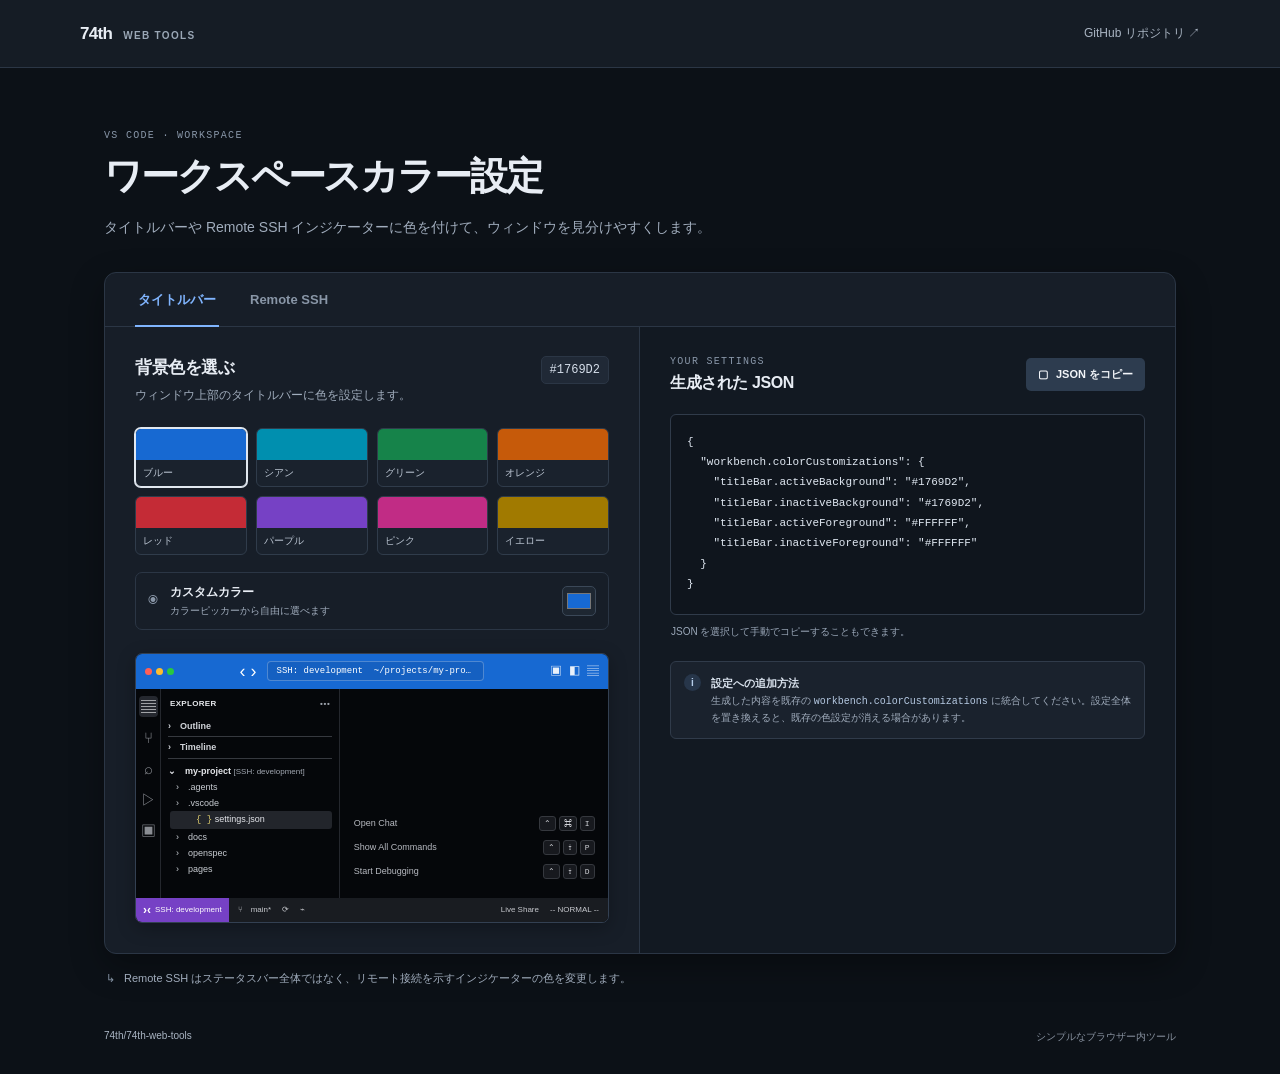
==== pages/vscode-workspace-color/index.html @ 00353b1b "feat: add static tools site" ====
<!doctype html>
<html lang="ja">
  <head>
    <meta charset="utf-8">
    <meta name="viewport" content="width=device-width, initial-scale=1">
    <meta name="description" content="VS Code のタイトルバーと Remote SSH インジケーターの色設定を作成します。">
    <title>VS Code ワークスペースカラー設定</title>
    <link rel="stylesheet" href="./style.css">
    <script src="./app.js" defer></script>
  </head>
  <body>
    <header class="site-header">
      <a class="brand" href="../" aria-label="74th Web Tools トップページ">74th <span>WEB TOOLS</span></a>
      <a class="repo-link" href="https://github.com/74th/74th-web-tools">GitHub リポジトリ <span aria-hidden="true">↗</span></a>
    </header>

    <main class="page-shell">
      <section class="intro" aria-labelledby="page-title">
        <p class="eyebrow">VS CODE · WORKSPACE</p>
        <h1 id="page-title">ワークスペースカラー設定</h1>
        <p class="intro-copy">タイトルバーや Remote SSH インジケーターに色を付けて、ウィンドウを見分けやすくします。</p>
      </section>

      <section class="tool-card" aria-label="カラー設定ジェネレーター">
        <div class="tabs" role="tablist" aria-label="設定する場所">
          <button class="tab" id="tab-title" type="button" role="tab" aria-selected="true" aria-controls="panel-controls" tabindex="0">タイトルバー</button>
          <button class="tab" id="tab-remote" type="button" role="tab" aria-selected="false" aria-controls="panel-controls" tabindex="-1">Remote SSH</button>
        </div>

        <div class="workspace-grid">
          <section class="controls" id="panel-controls" role="tabpanel" aria-labelledby="tab-title" tabindex="0">
            <div class="section-heading">
              <div>
                <h2>背景色を選ぶ</h2>
                <p id="target-description">ウィンドウ上部のタイトルバーに色を設定します。</p>
              </div>
              <span class="color-value" id="color-value">#1769D2</span>
            </div>

            <div class="presets" aria-label="色のプリセット">
              <button class="swatch" type="button" data-color="#1769D2" aria-label="ブルー #1769D2" aria-pressed="true" style="--swatch:#1769D2"><span>ブルー</span></button>
              <button class="swatch" type="button" data-color="#008FAF" aria-label="シアン #008FAF" aria-pressed="false" style="--swatch:#008FAF"><span>シアン</span></button>
              <button class="swatch" type="button" data-color="#16834A" aria-label="グリーン #16834A" aria-pressed="false" style="--swatch:#16834A"><span>グリーン</span></button>
              <button class="swatch" type="button" data-color="#C65A0A" aria-label="オレンジ #C65A0A" aria-pressed="false" style="--swatch:#C65A0A"><span>オレンジ</span></button>
              <button class="swatch" type="button" data-color="#C42B36" aria-label="レッド #C42B36" aria-pressed="false" style="--swatch:#C42B36"><span>レッド</span></button>
              <button class="swatch" type="button" data-color="#7641C5" aria-label="パープル #7641C5" aria-pressed="false" style="--swatch:#7641C5"><span>パープル</span></button>
              <button class="swatch" type="button" data-color="#C12C85" aria-label="ピンク #C12C85" aria-pressed="false" style="--swatch:#C12C85"><span>ピンク</span></button>
              <button class="swatch" type="button" data-color="#A17A00" aria-label="イエロー #A17A00" aria-pressed="false" style="--swatch:#A17A00"><span>イエロー</span></button>
            </div>

            <label class="custom-color" for="custom-color">
              <span class="picker-icon" aria-hidden="true">◉</span>
              <span><strong>カスタムカラー</strong><small>カラーピッカーから自由に選べます</small></span>
              <input id="custom-color" type="color" value="#1769d2" aria-label="カスタム背景色を選択">
            </label>

            <div class="preview" aria-label="VS Code ウィンドウの色プレビュー">
              <div class="preview-titlebar" id="preview-titlebar">
                <span class="window-dots" aria-hidden="true"><i></i><i></i><i></i></span>
                <span class="titlebar-navigation" aria-hidden="true"><i>‹</i><i>›</i></span>
                <span class="titlebar-location">SSH: development&nbsp; ~/projects/my-project</span>
                <span class="titlebar-actions" aria-hidden="true"><i>▣</i><i>◧</i><i>▤</i></span>
              </div>
              <div class="preview-workspace">
                <aside class="activity-bar" aria-hidden="true"><span class="activity-selected">▤</span><span>⑂</span><span>⌕</span><span>▷</span><span>▣</span></aside>
                <aside class="explorer-panel" aria-hidden="true">
                  <div class="explorer-heading">EXPLORER <span>•••</span></div>
                  <div class="explorer-section">›　Outline</div>
                  <div class="explorer-section">›　Timeline</div>
                  <div class="project-heading">⌄　my-project <span>[SSH: development]</span></div>
                  <div class="file-row indent-one">›　.agents</div>
                  <div class="file-row indent-one">›　.vscode</div>
                  <div class="file-row indent-one selected-file">　　<span class="json-icon">{ }</span> settings.json</div>
                  <div class="file-row indent-one">›　docs</div>
                  <div class="file-row indent-one">›　openspec</div>
                  <div class="file-row indent-one">›　pages</div>
                </aside>
                <section class="editor-area" aria-hidden="true">
                  <div class="editor-welcome">
                    <div><span>Open Chat</span><kbd>⌃</kbd><kbd>⌘</kbd><kbd>I</kbd></div>
                    <div><span>Show All Commands</span><kbd>⌃</kbd><kbd>⇧</kbd><kbd>P</kbd></div>
                    <div><span>Start Debugging</span><kbd>⌃</kbd><kbd>⇧</kbd><kbd>D</kbd></div>
                  </div>
                </section>
              </div>
              <div class="preview-status">
                <div class="status-left">
                  <span class="remote-indicator" id="preview-remote"><span aria-hidden="true">›‹</span> SSH: development</span>
                  <span>⑂　main*</span><span>⟳</span><span>⌁</span>
                </div>
                <div class="status-right"><span>Live Share</span><span>-- NORMAL --</span></div>
              </div>
            </div>
          </section>

          <section class="output" aria-labelledby="output-title">
            <div class="output-heading">
              <div><p class="eyebrow">YOUR SETTINGS</p><h2 id="output-title">生成された JSON</h2></div>
              <button class="copy-button" id="copy-button" type="button"><span aria-hidden="true">▢</span> JSON をコピー</button>
            </div>
            <pre class="json-box"><code id="json-output" tabindex="0" aria-label="コピーできる設定 JSON"></code></pre>
            <p class="copy-status" id="copy-status" role="status" aria-live="polite">JSON を選択して手動でコピーすることもできます。</p>
            <aside class="note"><span class="note-mark" aria-hidden="true">i</span><p><strong>設定への追加方法</strong><br>生成した内容を既存の <code>workbench.colorCustomizations</code> に統合してください。設定全体を置き換えると、既存の色設定が消える場合があります。</p></aside>
          </section>
        </div>
      </section>

      <p class="remote-note" id="remote-note"><span aria-hidden="true">↳</span> Remote SSH はステータスバー全体ではなく、リモート接続を示すインジケーターの色を変更します。</p>
    </main>

    <footer class="site-footer"><a href="https://github.com/74th/74th-web-tools">74th/74th-web-tools</a><span>シンプルなブラウザー内ツール</span></footer>
  </body>
</html>
---- pages/vscode-workspace-color/style.css ----
:root {
  color-scheme: dark;
  --ink: #e8edf4;
  --muted: #a1adbd;
  --line: #2b3645;
  --blue: #80b5ff;
  --paper: #0c1117;
  --surface: #171e28;
  --mono: 'DM Mono', ui-monospace, SFMono-Regular, Menlo, monospace;
  --sans: 'DM Sans', 'Noto Sans JP', -apple-system, BlinkMacSystemFont, sans-serif;
}

* { box-sizing: border-box; }

body {
  margin: 0;
  background: var(--paper);
  color: var(--ink);
  font-family: var(--sans);
  font-size: 14px;
  -webkit-font-smoothing: antialiased;
}

a { color: inherit; }

.site-header {
  height: 68px;
  padding: 0 max(28px, calc((100% - 1120px) / 2));
  display: flex;
  align-items: center;
  justify-content: space-between;
  background: #151c25;
  border-bottom: 1px solid var(--line);
}

.brand {
  font-size: 17px;
  font-weight: 700;
  letter-spacing: -.04em;
  text-decoration: none;
}

.brand span {
  margin-left: 7px;
  color: #9aa7b6;
  font-size: 10px;
  font-weight: 600;
  letter-spacing: .13em;
}

.repo-link {
  color: #aab5c3;
  font-size: 12px;
  text-decoration: none;
}

.repo-link:hover,
.site-footer a:hover { color: var(--blue); }

.page-shell {
  max-width: 1120px;
  margin: 0 auto;
  padding: 62px 24px 42px;
}

.intro { max-width: 680px; margin-bottom: 32px; }

.eyebrow {
  margin: 0 0 12px;
  color: #8997a9;
  font: 500 10px var(--mono);
  letter-spacing: .13em;
}

.intro h1 {
  margin: 0;
  font-size: clamp(27px, 4vw, 38px);
  letter-spacing: -.055em;
  line-height: 1.25;
}

.intro-copy {
  margin: 14px 0 0;
  color: var(--muted);
  font-size: 14px;
  line-height: 1.8;
}

.tool-card {
  overflow: hidden;
  background: var(--surface);
  border: 1px solid var(--line);
  border-radius: 12px;
  box-shadow: 0 12px 34px #0005;
}

.tabs {
  display: flex;
  gap: 28px;
  padding: 0 30px;
  border-bottom: 1px solid var(--line);
}

.tab {
  position: relative;
  padding: 18px 3px 17px;
  border: 0;
  background: transparent;
  color: #8996a7;
  font: 600 13px var(--sans);
  cursor: pointer;
}

.tab[aria-selected="true"] { color: var(--blue); }

.tab[aria-selected="true"]::after {
  position: absolute;
  right: 0;
  bottom: -1px;
  left: 0;
  height: 2px;
  background: var(--blue);
  content: '';
}

.tab:focus-visible,
.swatch:focus-visible,
.copy-button:focus-visible,
.custom-color:focus-within {
  outline: 3px solid #68a8fa;
  outline-offset: 3px;
}

.workspace-grid { display: grid; grid-template-columns: minmax(0, 1fr) minmax(0, 1fr); }
.controls, .output { padding: 29px 30px 30px; }
.controls { border-right: 1px solid var(--line); }

.section-heading { display: flex; align-items: flex-start; justify-content: space-between; gap: 12px; }
.section-heading h2, .output-heading h2 { margin: 0; font-size: 17px; letter-spacing: -.025em; }
.section-heading p { margin: 7px 0 0; color: var(--muted); font-size: 12px; line-height: 1.6; }

.color-value {
  padding: 6px 8px;
  border: 1px solid var(--line);
  border-radius: 5px;
  background: #202936;
  color: #d5deea;
  font: 12px var(--mono);
}

.presets { display: grid; grid-template-columns: repeat(4, minmax(0, 1fr)); gap: 9px; margin: 23px 0 17px; }

.swatch {
  min-width: 0;
  padding: 0;
  overflow: hidden;
  border: 1px solid #303c4b;
  border-radius: 6px;
  background: #1a222d;
  text-align: left;
  cursor: pointer;
  transition: border-color .15s, transform .15s;
}

.swatch:hover { transform: translateY(-1px); border-color: #53677c; }
.swatch[aria-pressed="true"] { border-color: #e1e8f0; box-shadow: 0 0 0 1px #e1e8f0; }
.swatch::before { display: block; height: 31px; background: var(--swatch); content: ''; }
.swatch span { display: block; padding: 6px 7px; color: #bdc7d4; font-size: 10px; white-space: nowrap; }

.custom-color {
  display: flex;
  align-items: center;
  gap: 12px;
  padding: 11px 12px;
  border: 1px solid var(--line);
  border-radius: 7px;
  cursor: pointer;
}

.picker-icon { color: #8996a7; font-size: 20px; }
.custom-color strong, .custom-color small { display: block; }
.custom-color strong { font-size: 12px; }
.custom-color small { margin-top: 3px; color: #a1adbd; font-size: 10px; }
.custom-color input { width: 34px; height: 30px; margin-left: auto; padding: 2px; border: 1px solid #3b4858; border-radius: 5px; background: #1e2732; cursor: pointer; }

.preview {
  display: grid;
  grid-template-rows: 35px minmax(190px, 1fr) 24px;
  width: 100%;
  min-height: 270px;
  margin-top: 23px;
  overflow: hidden;
  border: 1px solid #334052;
  border-radius: 7px;
  background: #080b10;
  box-shadow: 0 5px 18px #0004;
  font-family: var(--mono);
}

.preview-titlebar {
  display: flex;
  min-width: 0;
  align-items: center;
  gap: 10px;
  padding: 0 9px;
  background: #1769d2;
  color: #fff;
  font-size: 9px;
}

.window-dots { display: flex; flex: none; gap: 4px; }
.window-dots i { width: 7px; height: 7px; border-radius: 50%; background: #ff5f57; }
.window-dots i:nth-child(2) { background: #febc2e; }
.window-dots i:nth-child(3) { background: #28c840; }
.titlebar-navigation { display: flex; flex: none; gap: 5px; margin-left: auto; font: 18px/1 sans-serif; }
.titlebar-navigation i { font-style: normal; }

.titlebar-location {
  min-width: 0;
  max-width: 48%;
  overflow: hidden;
  padding: 4px 9px;
  border: 1px solid #ffffff40;
  border-radius: 4px;
  background: #00000014;
  text-overflow: ellipsis;
  white-space: nowrap;
}

.titlebar-actions { display: flex; flex: none; gap: 7px; margin-left: auto; opacity: .9; }
.titlebar-actions i { font-size: 12px; font-style: normal; }

.preview-workspace {
  display: grid;
  min-height: 0;
  grid-template-columns: 25px minmax(115px, 38%) minmax(0, 1fr);
  background: #05070a;
}

.activity-bar {
  display: flex;
  flex-direction: column;
  align-items: center;
  gap: 10px;
  padding: 7px 3px;
  border-right: 1px solid #24272d;
  color: #8a8d93;
  font: 15px/1 sans-serif;
}

.activity-bar span { display: grid; width: 19px; height: 21px; place-items: center; }
.activity-bar .activity-selected { border-radius: 4px; background: #25282f; color: #f2f3f5; }

.explorer-panel {
  min-width: 0;
  padding: 8px 7px;
  overflow: hidden;
  border-right: 1px solid #24272d;
  color: #d8dadd;
  font: 9px/1.8 var(--sans);
}

.explorer-heading { display: flex; justify-content: space-between; padding: 0 2px 5px; color: #e7e9ed; font-size: 8px; font-weight: 700; letter-spacing: .04em; }
.explorer-heading span { color: #9da3ac; letter-spacing: .08em; }
.explorer-section { padding: 2px 0; border-bottom: 1px solid #36393f; color: #d1d4d9; font-weight: 600; }
.explorer-section + .explorer-section { margin-bottom: 4px; }
.project-heading, .file-row { overflow: hidden; text-overflow: ellipsis; white-space: nowrap; }
.project-heading { color: #e5e7eb; font-weight: 700; }
.project-heading span { color: #a2a8b2; font-size: 8px; font-weight: 400; }
.file-row { color: #c8ccd2; }
.indent-one { padding-left: 8px; }
.selected-file { margin-left: 2px; border-radius: 3px; background: #22252b; color: #e4e6eb; }
.json-icon { color: #d9c96c; font-family: var(--mono); }

.editor-area { position: relative; min-width: 0; background: #05070a; }
.editor-welcome { position: absolute; right: 5%; bottom: 9%; left: 5%; display: grid; gap: 9px; color: #b7bac1; font: 9px/1.4 var(--sans); }
.editor-welcome div { display: flex; align-items: center; gap: 3px; white-space: nowrap; }
.editor-welcome div span { margin-right: auto; }
.editor-welcome kbd { padding: 2px 4px; border: 1px solid #35383e; border-radius: 3px; background: #17191e; color: #d3d5da; font: 8px var(--mono); }

.preview-status { display: flex; min-width: 0; align-items: center; justify-content: space-between; background: #191c21; color: #c7c9ce; font: 8px var(--sans); }
.status-left, .status-right { display: flex; height: 100%; min-width: 0; align-items: center; gap: 7px; white-space: nowrap; }
.status-left > span:not(.remote-indicator), .status-right span { padding: 0 2px; }
.remote-indicator { display: flex; height: 100%; flex: none; align-items: center; gap: 4px; padding: 0 7px; background: #7641c5; color: #fff; font-size: 8px; }
.remote-indicator > span { font-size: 12px; font-weight: 700; }
.status-right { padding-right: 7px; }

.remote-note { display: flex; gap: 9px; margin: 15px 2px 0; color: #a1adbd; font-size: 11px; line-height: 1.7; }
.remote-note span { color: #8492a3; }

.output { background: #121922; }
.output-heading { display: flex; align-items: center; justify-content: space-between; gap: 10px; }
.output-heading .eyebrow { margin-bottom: 6px; }
.output-heading h2 { font-size: 16px; }
.copy-button { flex: none; padding: 9px 12px; border: 0; border-radius: 5px; background: #2d3c4f; color: #f2f5f9; font: 600 11px var(--sans); cursor: pointer; }
.copy-button:hover { background: #40536a; }
.copy-button span { margin-right: 5px; }
.json-box { min-height: 201px; margin: 20px 0 0; padding: 17px 16px; overflow: auto; border: 1px solid #303b4a; border-radius: 6px; background: #0f151d; color: #e0e8f2; font: 11px/1.85 var(--mono); tab-size: 2; }
.json-box code { white-space: pre; }
.copy-status { min-height: 20px; margin: 9px 1px 17px; color: #9aa7b8; font-size: 10px; line-height: 1.6; }
.note { display: flex; gap: 10px; padding: 12px 13px; border: 1px solid #303b4a; border-radius: 6px; background: #1a222d; }
.note-mark { display: grid; width: 17px; height: 17px; flex: none; place-items: center; border-radius: 50%; background: #27364a; color: #b6cee9; font: 600 10px var(--sans); }
.note p { margin: 0; color: #a1adbd; font-size: 10px; line-height: 1.7; }
.note strong { color: #d9e2ed; font-size: 11px; }
.note code { color: #b5c9e2; font: 10px var(--mono); }

.site-footer { display: flex; max-width: 1120px; justify-content: space-between; margin: 0 auto; padding: 0 24px 30px; color: #8993a1; font-size: 10px; }
.site-footer a { color: #aab5c3; text-decoration: none; }

@media (max-width: 760px) {
  .page-shell { padding: 42px 18px 32px; }
  .workspace-grid { grid-template-columns: 1fr; }
  .controls { border-right: 0; border-bottom: 1px solid var(--line); }
  .output { padding-top: 25px; }
  .site-header { padding: 0 18px; }
  .intro { margin-bottom: 23px; }
}

@media (max-width: 420px) {
  .preview-workspace { grid-template-columns: 22px minmax(100px, 40%) minmax(0, 1fr); }
  .explorer-panel { padding-right: 4px; padding-left: 5px; }
  .titlebar-actions { display: none; }
  .status-right { display: none; }
}

@media (max-width: 400px) {
  .site-header { height: 58px; }
  .page-shell { padding: 34px 12px 28px; }
  .tabs { gap: 20px; padding: 0 19px; }
  .controls, .output { padding-right: 18px; padding-left: 18px; }
  .presets { gap: 7px; }
  .output-heading { align-items: flex-start; }
  .copy-button { padding: 9px 8px; }
  .json-box { font-size: 10px; }
  .site-footer { padding: 0 12px 24px; }
}

@media (prefers-reduced-motion: reduce) {
  *, *::before, *::after { scroll-behavior: auto !important; transition: none !important; }
}
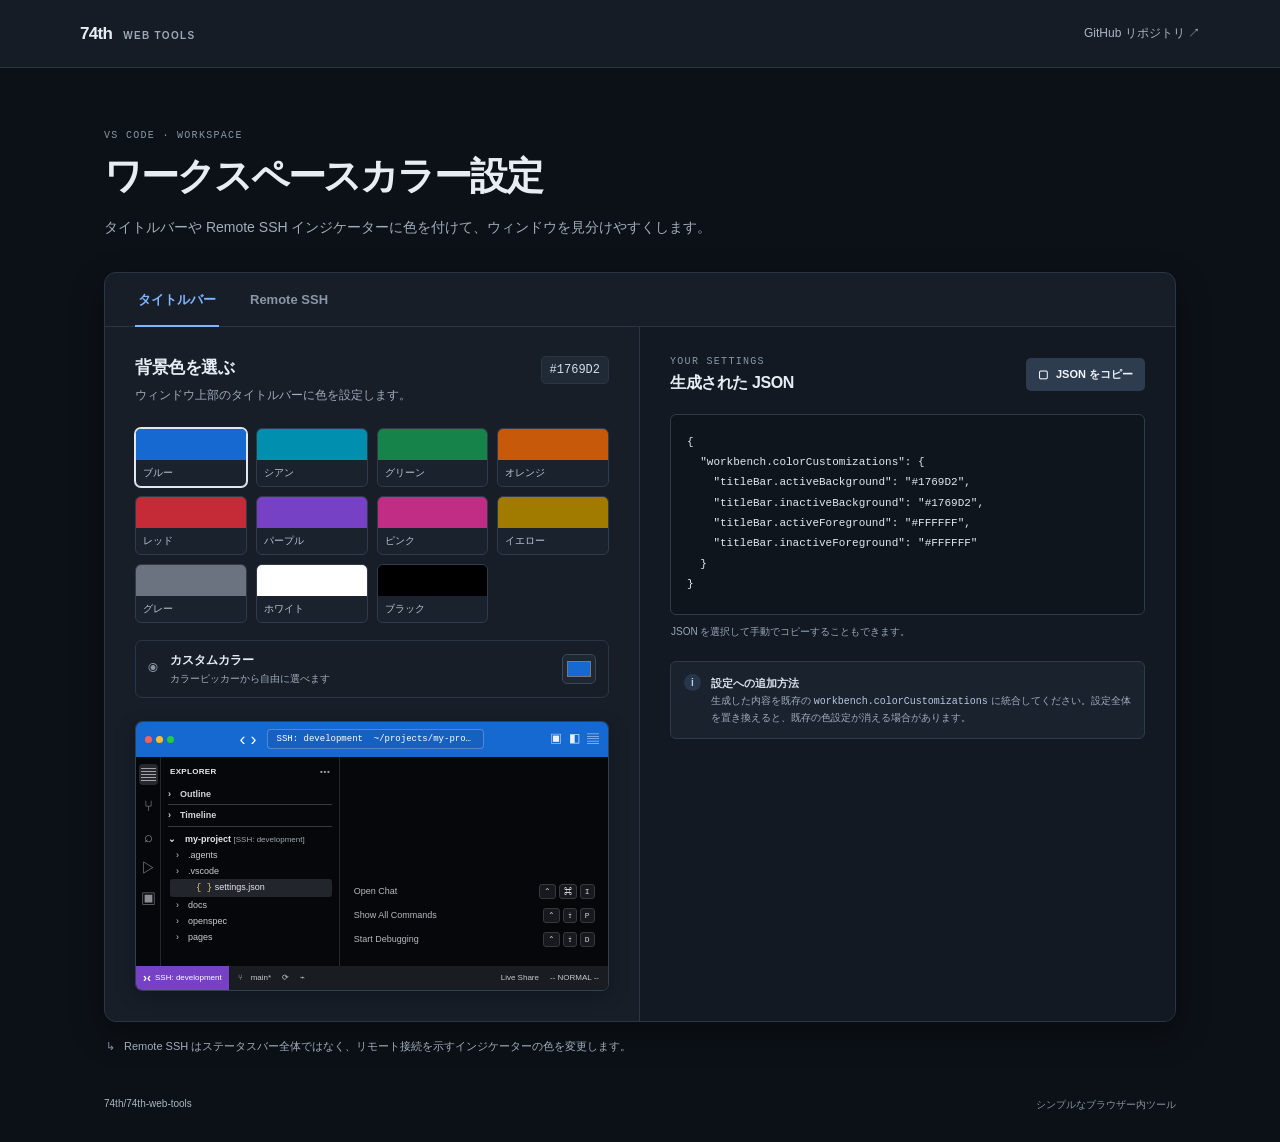
==== commit 532dcae6: "Add neutral color presets" ====
--- a/pages/vscode-workspace-color/index.html
+++ b/pages/vscode-workspace-color/index.html
@@ -46,6 +46,9 @@
               <button class="swatch" type="button" data-color="#7641C5" aria-label="パープル #7641C5" aria-pressed="false" style="--swatch:#7641C5"><span>パープル</span></button>
               <button class="swatch" type="button" data-color="#C12C85" aria-label="ピンク #C12C85" aria-pressed="false" style="--swatch:#C12C85"><span>ピンク</span></button>
               <button class="swatch" type="button" data-color="#A17A00" aria-label="イエロー #A17A00" aria-pressed="false" style="--swatch:#A17A00"><span>イエロー</span></button>
+              <button class="swatch" type="button" data-color="#6B7280" aria-label="グレー #6B7280" aria-pressed="false" style="--swatch:#6B7280"><span>グレー</span></button>
+              <button class="swatch" type="button" data-color="#FFFFFF" aria-label="ホワイト #FFFFFF" aria-pressed="false" style="--swatch:#FFFFFF"><span>ホワイト</span></button>
+              <button class="swatch" type="button" data-color="#000000" aria-label="ブラック #000000" aria-pressed="false" style="--swatch:#000000"><span>ブラック</span></button>
             </div>
 
             <label class="custom-color" for="custom-color">
